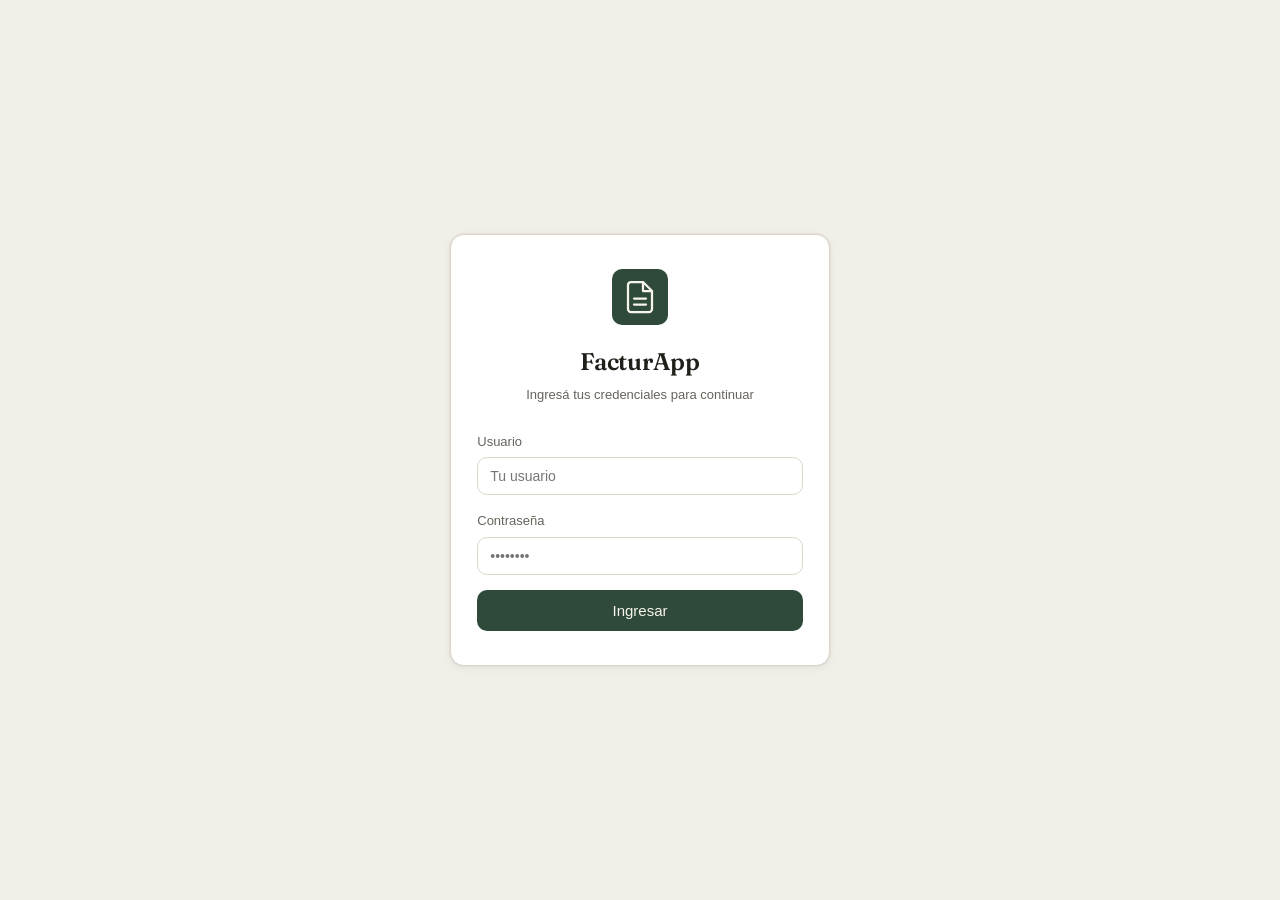
==== html/captura.html @ 6e344897 "Add files via upload" ====
<!DOCTYPE html>
<html lang="es">
<head>
  <meta charset="UTF-8">
  <meta name="viewport" content="width=device-width, initial-scale=1.0">
  <meta name="theme-color" content="#1a1a18">
  <title>Captura — FacturApp</title>
  <link rel="manifest" href="../json/manifest.json">
  <link rel="preconnect" href="https://fonts.googleapis.com">
  <link rel="preconnect" href="https://fonts.gstatic.com" crossorigin>
  <link href="https://fonts.googleapis.com/css2?family=Fraunces:opsz,wght@9..144,500;9..144,600&family=IBM+Plex+Mono:wght@500&display=swap" rel="stylesheet">
  <link rel="stylesheet" href="../css/base.css">
  <link rel="stylesheet" href="../css/captura.css">
</head>
<body>
  <header class="app-header">
    <button class="btn-icon" id="btn-back" title="Volver">
      <svg width="18" height="18" viewBox="0 0 24 24" fill="none" stroke="currentColor" stroke-width="1.5" stroke-linecap="round" stroke-linejoin="round"><path d="M19 12H5M12 5l-7 7 7 7"/></svg>
    </button>
    <span class="app-header__logo">Captura de factura</span>
    <div style="width:36px;"></div>
  </header>

  <main class="capture-main">
    <div class="camera-wrap" id="camera-wrap">
      <video id="video" autoplay playsinline></video>
      <div class="camera-overlay">
        <div class="camera-frame"></div>
        <p class="camera-hint">Encuadrá la factura dentro del recuadro</p>
      </div>
      <button class="btn-capture" id="btn-capture" title="Capturar">
        <span class="btn-capture__ring"></span>
        <span class="btn-capture__dot"></span>
      </button>
    </div>

    <canvas id="canvas" style="display:none;"></canvas>

    <div class="preview-wrap hidden" id="preview-wrap">
      <img id="preview-img" alt="Factura capturada">
      <div class="preview-actions">
        <button class="btn-secondary" id="btn-retomar">
          <svg width="15" height="15" viewBox="0 0 24 24" fill="none" stroke="currentColor" stroke-width="1.5" stroke-linecap="round" stroke-linejoin="round"><path d="M1 4v6h6"/><path d="M3.51 15a9 9 0 1 0 .49-3"/></svg>
          Retomar
        </button>
        <button class="btn-primary" id="btn-procesar">
          <svg width="15" height="15" viewBox="0 0 24 24" fill="none" stroke="currentColor" stroke-width="1.5" stroke-linecap="round" stroke-linejoin="round"><polyline points="20 6 9 17 4 12"/></svg>
          Usar esta imagen
        </button>
      </div>
    </div>

    <div class="processing-wrap hidden" id="processing-wrap">
      <div class="spinner"></div>
      <p class="processing-text">Procesando factura con OCR…</p>
    </div>

    <div class="result-wrap hidden" id="result-wrap">
      <div class="card">
        <p class="section-label">Datos detectados en la factura</p>
        <div class="ocr-grid" id="ocr-grid"></div>
        <hr class="divider">
        <p class="section-label">Datos del formulario</p>
        <div class="form-summary" id="form-summary"></div>
        <hr class="divider">
        <div id="result-error" class="alert alert--error hidden"></div>
        <button class="btn-primary" id="btn-guardar">
          <svg width="15" height="15" viewBox="0 0 24 24" fill="none" stroke="currentColor" stroke-width="1.5" stroke-linecap="round" stroke-linejoin="round"><path d="M19 21H5a2 2 0 0 1-2-2V5a2 2 0 0 1 2-2h11l5 5v11a2 2 0 0 1-2 2z"/><polyline points="17 21 17 13 7 13 7 21"/><polyline points="7 3 7 8 15 8"/></svg>
          Guardar en Excel
        </button>
      </div>
    </div>

    <div class="success-wrap hidden" id="success-wrap">
      <div class="success-icon">
        <svg width="48" height="48" viewBox="0 0 24 24" fill="none" stroke="currentColor" stroke-width="1.5" stroke-linecap="round" stroke-linejoin="round"><path d="M22 11.08V12a10 10 0 1 1-5.93-9.14"/><polyline points="22 4 12 14.01 9 11.01"/></svg>
      </div>
      <h2 class="success-title">¡Factura guardada!</h2>
      <p class="success-sub">Los datos fueron guardados en el Excel.</p>
      <button class="btn-primary" id="btn-nueva">Cargar otra factura</button>
    </div>
  </main>

  <script src="../javascript/captura.js"></script>
</body>
</html>
---- css/base.css ----
*, *::before, *::after { box-sizing: border-box; margin: 0; padding: 0; }

:root {
  /* Paleta "libro contable": papel cálido, tinta oscura, verde ledger.
     Evita el cliché de crema + terracota que suele salir por defecto. */
  --bg:             #f1efe8;
  --surface:        #ffffff;
  --surface-sunken: #eae7dd;
  --border:         #ddd7c8;
  --border-soft:    #eae6da;
  --text-primary:   #201f1a;
  --text-secondary: #66645b;
  --text-hint:      #9a9689;

  --accent:         #2f4a3a;
  --accent-hover:   #253b2e;
  --accent-fg:      #f6f4ec;

  --danger:         #9c3a2c;
  --danger-bg:      #fbf0eb;
  --success:        #2f4a3a;
  --success-bg:     #e9f0e3;
  --info:           #2c5978;
  --info-bg:        #e7f0f6;

  --radius-sm: 6px;
  --radius-md: 10px;
  --radius-lg: 14px;

  --shadow-card: 0 2px 10px rgba(32,31,26,0.06), 0 0 0 1px rgba(32,31,26,0.05);

  --font-display: 'Fraunces', Georgia, 'Times New Roman', serif;
  --font-mono:    'IBM Plex Mono', 'SFMono-Regular', Menlo, Consolas, monospace;
}

html, body {
  height: 100%;
  font-family: -apple-system, BlinkMacSystemFont, 'Segoe UI', Roboto, sans-serif;
  background: var(--bg);
  color: var(--text-primary);
  font-size: 15px;
  line-height: 1.5;
  -webkit-font-smoothing: antialiased;
}

::selection { background: var(--accent); color: var(--accent-fg); }

:focus-visible {
  outline: 2px solid var(--accent);
  outline-offset: 2px;
}

.app-header {
  position: sticky; top: 0; z-index: 100;
  display: flex; align-items: center; justify-content: space-between;
  padding: 0 1rem; height: 54px;
  background: var(--surface);
  border-bottom: 1px solid var(--border);
}
.app-header__logo {
  font-family: var(--font-display);
  font-size: 17px; font-weight: 600; letter-spacing: -0.01em;
}

.main-content { padding: 1.5rem 1rem 2.5rem; max-width: 600px; margin: 0 auto; }

.card {
  background: var(--surface);
  border: 1px solid var(--border);
  border-radius: var(--radius-lg);
  padding: 1.5rem;
  box-shadow: var(--shadow-card);
}

.section-label {
  font-size: 11px; font-weight: 600; color: var(--text-hint);
  text-transform: uppercase; letter-spacing: 0.09em;
  margin: 0 0 14px;
  display: flex; align-items: center; gap: 8px;
}
.section-label::after { content: ''; flex: 1; height: 1px; background: var(--border-soft); }

.divider { border: none; border-top: 1px solid var(--border-soft); margin: 1.4rem 0; }

.field { margin-bottom: 1.05rem; }
.field label { display: block; font-size: 13px; font-weight: 500; margin-bottom: 6px; color: var(--text-secondary); }
.field input, .field select, .field textarea {
  width: 100%; font-size: 14px; font-family: inherit;
  border: 1px solid var(--border); border-radius: var(--radius-md);
  padding: 10px 12px; background: var(--surface); color: var(--text-primary);
  outline: none; transition: border-color 0.15s ease, box-shadow 0.15s ease;
}
.field input:focus, .field select:focus, .field textarea:focus {
  border-color: var(--accent);
  box-shadow: 0 0 0 3px rgba(47,74,58,0.12);
}
.field textarea { resize: vertical; line-height: 1.5; }
.required { color: var(--danger); }

.row2 { display: grid; grid-template-columns: 1fr 1fr; gap: 10px; }
.field--inline { margin-bottom: 0; }

.btn-primary {
  width: 100%; display: flex; align-items: center; justify-content: center; gap: 8px;
  padding: 12px 0; font-size: 15px; font-weight: 500; font-family: inherit;
  border-radius: var(--radius-md); cursor: pointer;
  background: var(--accent); border: none; color: var(--accent-fg);
  transition: background 0.15s ease, transform 0.1s ease;
}
.btn-primary:hover  { background: var(--accent-hover); }
.btn-primary:active { transform: scale(0.99); }
.btn-primary:disabled { opacity: 0.6; cursor: default; transform: none; }

.btn-secondary {
  display: flex; align-items: center; justify-content: center; gap: 6px;
  padding: 11px 20px; font-size: 14px; font-weight: 500; font-family: inherit;
  border-radius: var(--radius-md); cursor: pointer;
  background: var(--surface); border: 1px solid var(--border); color: var(--text-primary);
  transition: background 0.15s ease, border-color 0.15s ease;
}
.btn-secondary:hover { background: var(--surface-sunken); border-color: #cfc8b4; }

.btn-icon {
  width: 36px; height: 36px; display: flex; align-items: center; justify-content: center;
  border-radius: var(--radius-sm); background: transparent; border: none;
  cursor: pointer; color: var(--text-secondary); transition: background 0.12s ease, color 0.12s ease;
}
.btn-icon:hover { background: var(--surface-sunken); color: var(--text-primary); }

.alert { padding: 11px 13px; border-radius: var(--radius-md); font-size: 13px; margin-bottom: 14px; }
.alert--error   { background: var(--danger-bg);  color: var(--danger);  border: 1px solid #eec9bd; }
.alert--success { background: var(--success-bg); color: var(--success); border: 1px solid #c6d7bc; }

.toggle-row { display: flex; gap: 8px; }
.toggle-btn {
  flex: 1; padding: 10px 0; font-size: 14px; font-weight: 500; font-family: inherit;
  border-radius: var(--radius-md); cursor: pointer;
  border: 1px solid var(--border); background: var(--surface-sunken); color: var(--text-secondary);
  transition: all 0.15s ease; display: flex; align-items: center; justify-content: center; gap: 7px;
}
.toggle-btn:hover { border-color: #cfc8b4; }
.toggle-btn.active-Efectivo      { background: var(--success-bg); color: var(--success); border-color: #c6d7bc; }
.toggle-btn.active-Transferencia { background: var(--info-bg);    color: var(--info);    border-color: #bcd6e6; }
.transferencia-extra { margin-top: 10px; }

.spinner {
  width: 36px; height: 36px;
  border: 3px solid var(--border); border-top-color: var(--accent);
  border-radius: 50%; animation: spin 0.8s linear infinite; margin: 0 auto 12px;
}
@keyframes spin { to { transform: rotate(360deg); } }

.hidden { display: none !important; }

@media (max-width: 420px) { .row2 { grid-template-columns: 1fr; } }
---- css/captura.css ----
.capture-main { display: flex; flex-direction: column; min-height: calc(100vh - 54px); }

.camera-wrap {
  position: relative; width: 100%; background: #000;
  flex: 1; display: flex; align-items: center; justify-content: center;
  overflow: hidden; min-height: 55vh;
}
#video { width: 100%; height: 100%; object-fit: cover; }

.camera-overlay {
  position: absolute; inset: 0;
  display: flex; flex-direction: column; align-items: center; justify-content: center;
  pointer-events: none;
}
.camera-frame {
  width: 80%; max-width: 340px; aspect-ratio: 3/2;
  border: 2px solid rgba(246,244,236,0.85); border-radius: 10px;
  box-shadow: 0 0 0 9999px rgba(0,0,0,0.4);
}
.camera-hint { color: rgba(246,244,236,0.9); font-size: 13px; margin-top: 14px; text-shadow: 0 1px 4px rgba(0,0,0,0.5); }

.btn-capture {
  position: absolute; bottom: 28px; left: 50%; transform: translateX(-50%);
  width: 68px; height: 68px; border-radius: 50%; border: none;
  background: transparent; cursor: pointer;
  display: flex; align-items: center; justify-content: center; padding: 0;
}
.btn-capture__ring { position: absolute; inset: 0; border-radius: 50%; border: 3px solid rgba(246,244,236,0.92); }
.btn-capture__dot  { width: 52px; height: 52px; border-radius: 50%; background: #fff; transition: transform 0.1s ease; }
.btn-capture:active .btn-capture__dot { transform: scale(0.88); }

.preview-wrap {
  display: flex; flex-direction: column; align-items: center;
  padding: 1.25rem 1rem; gap: 1rem; background: #000; min-height: calc(100vh - 54px);
}
#preview-img { width: 100%; max-width: 520px; border-radius: var(--radius-md); object-fit: contain; max-height: 65vh; }
.preview-actions { display: flex; gap: 10px; width: 100%; max-width: 520px; }
.preview-actions .btn-secondary,
.preview-actions .btn-primary { flex: 1; width: auto; }

.processing-wrap {
  display: flex; flex-direction: column; align-items: center; justify-content: center;
  flex: 1; padding: 2rem; min-height: calc(100vh - 54px);
}
.processing-text { font-size: 14px; color: var(--text-secondary); text-align: center; }

.result-wrap { padding: 1.5rem 1rem 2.5rem; max-width: 600px; margin: 0 auto; width: 100%; }

/* Los datos que salen del OCR se muestran en monoespaciada: son campos
   de factura (N°, CUIT, importes) y la tipografía de "planilla" ayuda
   a distinguirlos de un dato tipeado a mano y a leer los números sin
   ambigüedad (1 vs l, 0 vs O). */
.ocr-grid { display: grid; grid-template-columns: 1fr 1fr; gap: 10px 16px; margin-bottom: 4px; }
.ocr-item label { display: block; font-size: 11px; font-weight: 500; color: var(--text-hint); text-transform: uppercase; letter-spacing: 0.05em; margin-bottom: 3px; }
.ocr-item input {
  width: 100%; font-size: 13.5px; font-family: var(--font-mono);
  border: 1px solid var(--border); border-radius: var(--radius-sm);
  padding: 6px 9px; background: var(--surface-sunken); color: var(--text-primary); outline: none;
  transition: border-color 0.15s ease, background 0.15s ease;
}
.ocr-item input:focus { border-color: var(--accent); background: var(--surface); box-shadow: 0 0 0 2px rgba(47,74,58,0.1); }

.form-summary { display: grid; grid-template-columns: 1fr 1fr; gap: 9px 16px; font-size: 13px; }
.form-summary-item label { font-size: 11px; font-weight: 500; color: var(--text-hint); text-transform: uppercase; letter-spacing: 0.05em; display: block; margin-bottom: 2px; }

.success-wrap {
  display: flex; flex-direction: column; align-items: center; justify-content: center;
  min-height: calc(100vh - 54px); padding: 2rem 1.5rem; text-align: center;
}
.success-icon {
  width: 80px; height: 80px; background: var(--success-bg); color: var(--success);
  border-radius: 50%; display: flex; align-items: center; justify-content: center; margin-bottom: 1.25rem;
}
.success-title { font-family: var(--font-display); font-size: 23px; font-weight: 600; letter-spacing: -0.01em; margin-bottom: 8px; }
.success-sub { font-size: 14px; color: var(--text-secondary); margin-bottom: 1.85rem; max-width: 260px; }
.success-wrap .btn-primary { width: auto; padding: 12px 30px; }

@media (max-width: 420px) {
  .ocr-grid, .form-summary { grid-template-columns: 1fr; }
}
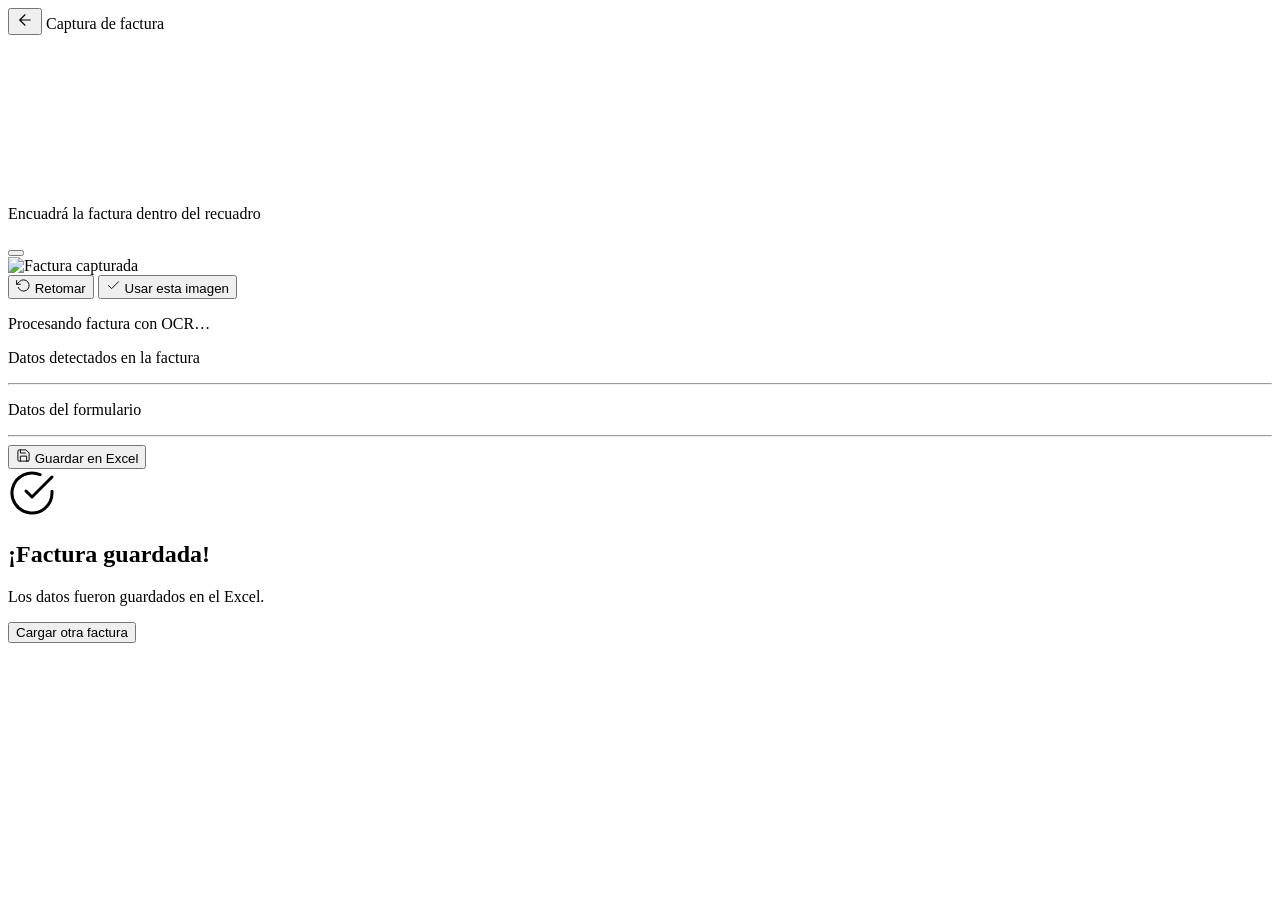
==== commit a2d3594c: "Move all files to root directory for GitHub Pages" ====
--- a/html/captura.html
+++ b/html/captura.html
@@ -1,86 +1,86 @@
-<!DOCTYPE html>
-<html lang="es">
-<head>
-  <meta charset="UTF-8">
-  <meta name="viewport" content="width=device-width, initial-scale=1.0">
-  <meta name="theme-color" content="#1a1a18">
-  <title>Captura — FacturApp</title>
-  <link rel="manifest" href="../json/manifest.json">
-  <link rel="preconnect" href="https://fonts.googleapis.com">
-  <link rel="preconnect" href="https://fonts.gstatic.com" crossorigin>
-  <link href="https://fonts.googleapis.com/css2?family=Fraunces:opsz,wght@9..144,500;9..144,600&family=IBM+Plex+Mono:wght@500&display=swap" rel="stylesheet">
-  <link rel="stylesheet" href="../css/base.css">
-  <link rel="stylesheet" href="../css/captura.css">
-</head>
-<body>
-  <header class="app-header">
-    <button class="btn-icon" id="btn-back" title="Volver">
-      <svg width="18" height="18" viewBox="0 0 24 24" fill="none" stroke="currentColor" stroke-width="1.5" stroke-linecap="round" stroke-linejoin="round"><path d="M19 12H5M12 5l-7 7 7 7"/></svg>
-    </button>
-    <span class="app-header__logo">Captura de factura</span>
-    <div style="width:36px;"></div>
-  </header>
-
-  <main class="capture-main">
-    <div class="camera-wrap" id="camera-wrap">
-      <video id="video" autoplay playsinline></video>
-      <div class="camera-overlay">
-        <div class="camera-frame"></div>
-        <p class="camera-hint">Encuadrá la factura dentro del recuadro</p>
-      </div>
-      <button class="btn-capture" id="btn-capture" title="Capturar">
-        <span class="btn-capture__ring"></span>
-        <span class="btn-capture__dot"></span>
-      </button>
-    </div>
-
-    <canvas id="canvas" style="display:none;"></canvas>
-
-    <div class="preview-wrap hidden" id="preview-wrap">
-      <img id="preview-img" alt="Factura capturada">
-      <div class="preview-actions">
-        <button class="btn-secondary" id="btn-retomar">
-          <svg width="15" height="15" viewBox="0 0 24 24" fill="none" stroke="currentColor" stroke-width="1.5" stroke-linecap="round" stroke-linejoin="round"><path d="M1 4v6h6"/><path d="M3.51 15a9 9 0 1 0 .49-3"/></svg>
-          Retomar
-        </button>
-        <button class="btn-primary" id="btn-procesar">
-          <svg width="15" height="15" viewBox="0 0 24 24" fill="none" stroke="currentColor" stroke-width="1.5" stroke-linecap="round" stroke-linejoin="round"><polyline points="20 6 9 17 4 12"/></svg>
-          Usar esta imagen
-        </button>
-      </div>
-    </div>
-
-    <div class="processing-wrap hidden" id="processing-wrap">
-      <div class="spinner"></div>
-      <p class="processing-text">Procesando factura con OCR…</p>
-    </div>
-
-    <div class="result-wrap hidden" id="result-wrap">
-      <div class="card">
-        <p class="section-label">Datos detectados en la factura</p>
-        <div class="ocr-grid" id="ocr-grid"></div>
-        <hr class="divider">
-        <p class="section-label">Datos del formulario</p>
-        <div class="form-summary" id="form-summary"></div>
-        <hr class="divider">
-        <div id="result-error" class="alert alert--error hidden"></div>
-        <button class="btn-primary" id="btn-guardar">
-          <svg width="15" height="15" viewBox="0 0 24 24" fill="none" stroke="currentColor" stroke-width="1.5" stroke-linecap="round" stroke-linejoin="round"><path d="M19 21H5a2 2 0 0 1-2-2V5a2 2 0 0 1 2-2h11l5 5v11a2 2 0 0 1-2 2z"/><polyline points="17 21 17 13 7 13 7 21"/><polyline points="7 3 7 8 15 8"/></svg>
-          Guardar en Excel
-        </button>
-      </div>
-    </div>
-
-    <div class="success-wrap hidden" id="success-wrap">
-      <div class="success-icon">
-        <svg width="48" height="48" viewBox="0 0 24 24" fill="none" stroke="currentColor" stroke-width="1.5" stroke-linecap="round" stroke-linejoin="round"><path d="M22 11.08V12a10 10 0 1 1-5.93-9.14"/><polyline points="22 4 12 14.01 9 11.01"/></svg>
-      </div>
-      <h2 class="success-title">¡Factura guardada!</h2>
-      <p class="success-sub">Los datos fueron guardados en el Excel.</p>
-      <button class="btn-primary" id="btn-nueva">Cargar otra factura</button>
-    </div>
-  </main>
-
-  <script src="../javascript/captura.js"></script>
-</body>
+<!DOCTYPE html>
+<html lang="es">
+<head>
+  <meta charset="UTF-8">
+  <meta name="viewport" content="width=device-width, initial-scale=1.0">
+  <meta name="theme-color" content="#1a1a18">
+  <title>Captura — FacturApp</title>
+  <link rel="manifest" href="./json/manifest.json">
+  <link rel="preconnect" href="https://fonts.googleapis.com">
+  <link rel="preconnect" href="https://fonts.gstatic.com" crossorigin>
+  <link href="https://fonts.googleapis.com/css2?family=Fraunces:opsz,wght@9..144,500;9..144,600&family=IBM+Plex+Mono:wght@500&display=swap" rel="stylesheet">
+  <link rel="stylesheet" href="./css/base.css">
+  <link rel="stylesheet" href="./css/captura.css">
+</head>
+<body>
+  <header class="app-header">
+    <button class="btn-icon" id="btn-back" title="Volver">
+      <svg width="18" height="18" viewBox="0 0 24 24" fill="none" stroke="currentColor" stroke-width="1.5" stroke-linecap="round" stroke-linejoin="round"><path d="M19 12H5M12 5l-7 7 7 7"/></svg>
+    </button>
+    <span class="app-header__logo">Captura de factura</span>
+    <div style="width:36px;"></div>
+  </header>
+
+  <main class="capture-main">
+    <div class="camera-wrap" id="camera-wrap">
+      <video id="video" autoplay playsinline></video>
+      <div class="camera-overlay">
+        <div class="camera-frame"></div>
+        <p class="camera-hint">Encuadrá la factura dentro del recuadro</p>
+      </div>
+      <button class="btn-capture" id="btn-capture" title="Capturar">
+        <span class="btn-capture__ring"></span>
+        <span class="btn-capture__dot"></span>
+      </button>
+    </div>
+
+    <canvas id="canvas" style="display:none;"></canvas>
+
+    <div class="preview-wrap hidden" id="preview-wrap">
+      <img id="preview-img" alt="Factura capturada">
+      <div class="preview-actions">
+        <button class="btn-secondary" id="btn-retomar">
+          <svg width="15" height="15" viewBox="0 0 24 24" fill="none" stroke="currentColor" stroke-width="1.5" stroke-linecap="round" stroke-linejoin="round"><path d="M1 4v6h6"/><path d="M3.51 15a9 9 0 1 0 2.13-9.36L1 10"/></svg>
+          Retomar
+        </button>
+        <button class="btn-primary" id="btn-procesar">
+          <svg width="15" height="15" viewBox="0 0 24 24" fill="none" stroke="currentColor" stroke-width="1.5" stroke-linecap="round" stroke-linejoin="round"><polyline points="20 6 9 17 4 12"/></svg>
+          Usar esta imagen
+        </button>
+      </div>
+    </div>
+
+    <div class="processing-wrap hidden" id="processing-wrap">
+      <div class="spinner"></div>
+      <p class="processing-text">Procesando factura con OCR…</p>
+    </div>
+
+    <div class="result-wrap hidden" id="result-wrap">
+      <div class="card">
+        <p class="section-label">Datos detectados en la factura</p>
+        <div class="ocr-grid" id="ocr-grid"></div>
+        <hr class="divider">
+        <p class="section-label">Datos del formulario</p>
+        <div class="form-summary" id="form-summary"></div>
+        <hr class="divider">
+        <div id="result-error" class="alert alert--error hidden"></div>
+        <button class="btn-primary" id="btn-guardar">
+          <svg width="15" height="15" viewBox="0 0 24 24" fill="none" stroke="currentColor" stroke-width="1.5" stroke-linecap="round" stroke-linejoin="round"><path d="M19 21H5a2 2 0 0 1-2-2V5a2 2 0 0 1 2-2h11l5 5v11a2 2 0 0 1-2 2z"/><polyline points="17 21 17 13 7 13 7 21"/><polyline points="7 3 7 8 15 8"/></svg>
+          Guardar en Excel
+        </button>
+      </div>
+    </div>
+
+    <div class="success-wrap hidden" id="success-wrap">
+      <div class="success-icon">
+        <svg width="48" height="48" viewBox="0 0 24 24" fill="none" stroke="currentColor" stroke-width="1.5" stroke-linecap="round" stroke-linejoin="round"><path d="M22 11.08V12a10 10 0 1 1-5.93-9.14"/><polyline points="22 4 12 14.01 9 11.01"/></svg>
+      </div>
+      <h2 class="success-title">¡Factura guardada!</h2>
+      <p class="success-sub">Los datos fueron guardados en el Excel.</p>
+      <button class="btn-primary" id="btn-nueva">Cargar otra factura</button>
+    </div>
+  </main>
+
+  <script src="./javascript/captura.js"></script>
+</body>
 </html>
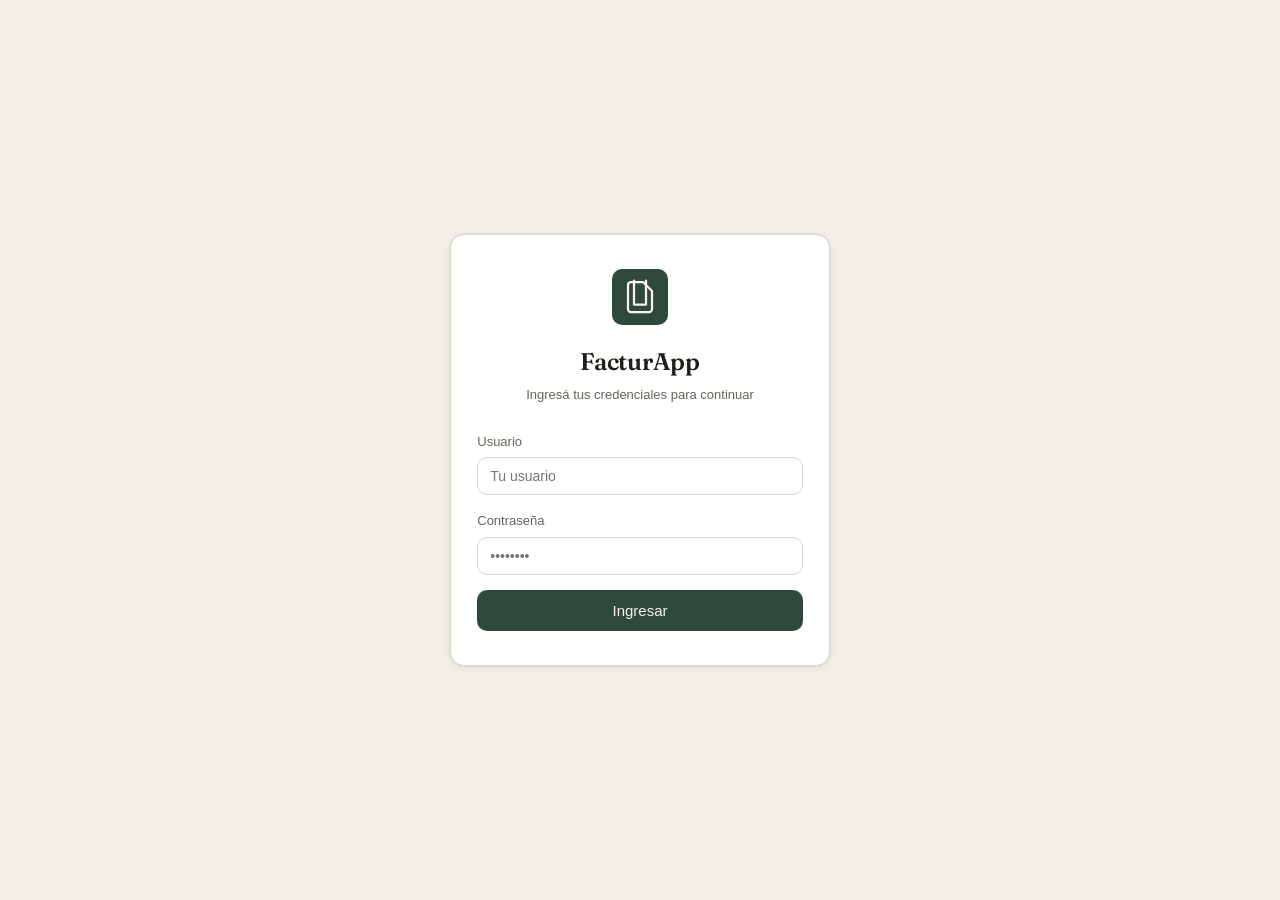
==== commit 0bc4d97a: "Fix: Correct all navigation paths for GitHub Pages" ====
--- a/html/captura.html
+++ b/html/captura.html
@@ -5,12 +5,12 @@
   <meta name="viewport" content="width=device-width, initial-scale=1.0">
   <meta name="theme-color" content="#1a1a18">
   <title>Captura — FacturApp</title>
-  <link rel="manifest" href="./json/manifest.json">
+  <link rel="manifest" href="../json/manifest.json">
   <link rel="preconnect" href="https://fonts.googleapis.com">
   <link rel="preconnect" href="https://fonts.gstatic.com" crossorigin>
   <link href="https://fonts.googleapis.com/css2?family=Fraunces:opsz,wght@9..144,500;9..144,600&family=IBM+Plex+Mono:wght@500&display=swap" rel="stylesheet">
-  <link rel="stylesheet" href="./css/base.css">
-  <link rel="stylesheet" href="./css/captura.css">
+  <link rel="stylesheet" href="../css/base.css">
+  <link rel="stylesheet" href="../css/captura.css">
 </head>
 <body>
   <header class="app-header">
@@ -81,6 +81,6 @@
     </div>
   </main>
 
-  <script src="./javascript/captura.js"></script>
+  <script src="../javascript/captura.js"></script>
 </body>
 </html>
--- a/css/base.css
+++ b/css/base.css
@@ -0,0 +1,155 @@
+*, *::before, *::after { box-sizing: border-box; margin: 0; padding: 0; }
+
+:root {
+  /* Paleta "libro contable": papel cálido, tinta oscura, verde ledger.
+     Evita el cliché de crema + terracota que suele salir por defecto. */
+  --bg:             #f1efe8;
+  --surface:        #ffffff;
+  --surface-sunken: #eae7dd;
+  --border:         #ddd7c8;
+  --border-soft:    #eae6da;
+  --text-primary:   #201f1a;
+  --text-secondary: #66645b;
+  --text-hint:      #9a9689;
+
+  --accent:         #2f4a3a;
+  --accent-hover:   #253b2e;
+  --accent-fg:      #f6f4ec;
+
+  --danger:         #9c3a2c;
+  --danger-bg:      #fbf0eb;
+  --success:        #2f4a3a;
+  --success-bg:     #e9f0e3;
+  --info:           #2c5978;
+  --info-bg:        #e7f0f6;
+
+  --radius-sm: 6px;
+  --radius-md: 10px;
+  --radius-lg: 14px;
+
+  --shadow-card: 0 2px 10px rgba(32,31,26,0.06), 0 0 0 1px rgba(32,31,26,0.05);
+
+  --font-display: 'Fraunces', Georgia, 'Times New Roman', serif;
+  --font-mono:    'IBM Plex Mono', 'SFMono-Regular', Menlo, Consolas, monospace;
+}
+
+html, body {
+  height: 100%;
+  font-family: -apple-system, BlinkMacSystemFont, 'Segoe UI', Roboto, sans-serif;
+  background: var(--bg);
+  color: var(--text-primary);
+  font-size: 15px;
+  line-height: 1.5;
+  -webkit-font-smoothing: antialiased;
+}
+
+::selection { background: var(--accent); color: var(--accent-fg); }
+
+:focus-visible {
+  outline: 2px solid var(--accent);
+  outline-offset: 2px;
+}
+
+.app-header {
+  position: sticky; top: 0; z-index: 100;
+  display: flex; align-items: center; justify-content: space-between;
+  padding: 0 1rem; height: 54px;
+  background: var(--surface);
+  border-bottom: 1px solid var(--border);
+}
+.app-header__logo {
+  font-family: var(--font-display);
+  font-size: 17px; font-weight: 600; letter-spacing: -0.01em;
+}
+
+.main-content { padding: 1.5rem 1rem 2.5rem; max-width: 600px; margin: 0 auto; }
+
+.card {
+  background: var(--surface);
+  border: 1px solid var(--border);
+  border-radius: var(--radius-lg);
+  padding: 1.5rem;
+  box-shadow: var(--shadow-card);
+}
+
+.section-label {
+  font-size: 11px; font-weight: 600; color: var(--text-hint);
+  text-transform: uppercase; letter-spacing: 0.09em;
+  margin: 0 0 14px;
+  display: flex; align-items: center; gap: 8px;
+}
+.section-label::after { content: ''; flex: 1; height: 1px; background: var(--border-soft); }
+
+.divider { border: none; border-top: 1px solid var(--border-soft); margin: 1.4rem 0; }
+
+.field { margin-bottom: 1.05rem; }
+.field label { display: block; font-size: 13px; font-weight: 500; margin-bottom: 6px; color: var(--text-secondary); }
+.field input, .field select, .field textarea {
+  width: 100%; font-size: 14px; font-family: inherit;
+  border: 1px solid var(--border); border-radius: var(--radius-md);
+  padding: 10px 12px; background: var(--surface); color: var(--text-primary);
+  outline: none; transition: border-color 0.15s ease, box-shadow 0.15s ease;
+}
+.field input:focus, .field select:focus, .field textarea:focus {
+  border-color: var(--accent);
+  box-shadow: 0 0 0 3px rgba(47,74,58,0.12);
+}
+.field textarea { resize: vertical; line-height: 1.5; }
+.required { color: var(--danger); }
+
+.row2 { display: grid; grid-template-columns: 1fr 1fr; gap: 10px; }
+.field--inline { margin-bottom: 0; }
+
+.btn-primary {
+  width: 100%; display: flex; align-items: center; justify-content: center; gap: 8px;
+  padding: 12px 0; font-size: 15px; font-weight: 500; font-family: inherit;
+  border-radius: var(--radius-md); cursor: pointer;
+  background: var(--accent); border: none; color: var(--accent-fg);
+  transition: background 0.15s ease, transform 0.1s ease;
+}
+.btn-primary:hover  { background: var(--accent-hover); }
+.btn-primary:active { transform: scale(0.99); }
+.btn-primary:disabled { opacity: 0.6; cursor: default; transform: none; }
+
+.btn-secondary {
+  display: flex; align-items: center; justify-content: center; gap: 6px;
+  padding: 11px 20px; font-size: 14px; font-weight: 500; font-family: inherit;
+  border-radius: var(--radius-md); cursor: pointer;
+  background: var(--surface); border: 1px solid var(--border); color: var(--text-primary);
+  transition: background 0.15s ease, border-color 0.15s ease;
+}
+.btn-secondary:hover { background: var(--surface-sunken); border-color: #cfc8b4; }
+
+.btn-icon {
+  width: 36px; height: 36px; display: flex; align-items: center; justify-content: center;
+  border-radius: var(--radius-sm); background: transparent; border: none;
+  cursor: pointer; color: var(--text-secondary); transition: background 0.12s ease, color 0.12s ease;
+}
+.btn-icon:hover { background: var(--surface-sunken); color: var(--text-primary); }
+
+.alert { padding: 11px 13px; border-radius: var(--radius-md); font-size: 13px; margin-bottom: 14px; }
+.alert--error   { background: var(--danger-bg);  color: var(--danger);  border: 1px solid #eec9bd; }
+.alert--success { background: var(--success-bg); color: var(--success); border: 1px solid #c6d7bc; }
+
+.toggle-row { display: flex; gap: 8px; }
+.toggle-btn {
+  flex: 1; padding: 10px 0; font-size: 14px; font-weight: 500; font-family: inherit;
+  border-radius: var(--radius-md); cursor: pointer;
+  border: 1px solid var(--border); background: var(--surface-sunken); color: var(--text-secondary);
+  transition: all 0.15s ease; display: flex; align-items: center; justify-content: center; gap: 7px;
+}
+.toggle-btn:hover { border-color: #cfc8b4; }
+.toggle-btn.active-Efectivo      { background: var(--success-bg); color: var(--success); border-color: #c6d7bc; }
+.toggle-btn.active-Transferencia { background: var(--info-bg);    color: var(--info);    border-color: #bcd6e6; }
+.transferencia-extra { margin-top: 10px; }
+
+.spinner {
+  width: 36px; height: 36px;
+  border: 3px solid var(--border); border-top-color: var(--accent);
+  border-radius: 50%; animation: spin 0.8s linear infinite; margin: 0 auto 12px;
+}
+@keyframes spin { to { transform: rotate(360deg); } }
+
+.hidden { display: none !important; }
+
+@media (max-width: 420px) { .row2 { grid-template-columns: 1fr; } }
--- a/css/captura.css
+++ b/css/captura.css
@@ -0,0 +1,80 @@
+.capture-main { display: flex; flex-direction: column; min-height: calc(100vh - 54px); }
+
+.camera-wrap {
+  position: relative; width: 100%; background: #000;
+  flex: 1; display: flex; align-items: center; justify-content: center;
+  overflow: hidden; min-height: 55vh;
+}
+#video { width: 100%; height: 100%; object-fit: cover; }
+
+.camera-overlay {
+  position: absolute; inset: 0;
+  display: flex; flex-direction: column; align-items: center; justify-content: center;
+  pointer-events: none;
+}
+.camera-frame {
+  width: 80%; max-width: 340px; aspect-ratio: 3/2;
+  border: 2px solid rgba(246,244,236,0.85); border-radius: 10px;
+  box-shadow: 0 0 0 9999px rgba(0,0,0,0.4);
+}
+.camera-hint { color: rgba(246,244,236,0.9); font-size: 13px; margin-top: 14px; text-shadow: 0 1px 4px rgba(0,0,0,0.5); }
+
+.btn-capture {
+  position: absolute; bottom: 28px; left: 50%; transform: translateX(-50%);
+  width: 68px; height: 68px; border-radius: 50%; border: none;
+  background: transparent; cursor: pointer;
+  display: flex; align-items: center; justify-content: center; padding: 0;
+}
+.btn-capture__ring { position: absolute; inset: 0; border-radius: 50%; border: 3px solid rgba(246,244,236,0.92); }
+.btn-capture__dot  { width: 52px; height: 52px; border-radius: 50%; background: #fff; transition: transform 0.1s ease; }
+.btn-capture:active .btn-capture__dot { transform: scale(0.88); }
+
+.preview-wrap {
+  display: flex; flex-direction: column; align-items: center;
+  padding: 1.25rem 1rem; gap: 1rem; background: #000; min-height: calc(100vh - 54px);
+}
+#preview-img { width: 100%; max-width: 520px; border-radius: var(--radius-md); object-fit: contain; max-height: 65vh; }
+.preview-actions { display: flex; gap: 10px; width: 100%; max-width: 520px; }
+.preview-actions .btn-secondary,
+.preview-actions .btn-primary { flex: 1; width: auto; }
+
+.processing-wrap {
+  display: flex; flex-direction: column; align-items: center; justify-content: center;
+  flex: 1; padding: 2rem; min-height: calc(100vh - 54px);
+}
+.processing-text { font-size: 14px; color: var(--text-secondary); text-align: center; }
+
+.result-wrap { padding: 1.5rem 1rem 2.5rem; max-width: 600px; margin: 0 auto; width: 100%; }
+
+/* Los datos que salen del OCR se muestran en monoespaciada: son campos
+   de factura (N°, CUIT, importes) y la tipografía de "planilla" ayuda
+   a distinguirlos de un dato tipeado a mano y a leer los números sin
+   ambigüedad (1 vs l, 0 vs O). */
+.ocr-grid { display: grid; grid-template-columns: 1fr 1fr; gap: 10px 16px; margin-bottom: 4px; }
+.ocr-item label { display: block; font-size: 11px; font-weight: 500; color: var(--text-hint); text-transform: uppercase; letter-spacing: 0.05em; margin-bottom: 3px; }
+.ocr-item input {
+  width: 100%; font-size: 13.5px; font-family: var(--font-mono);
+  border: 1px solid var(--border); border-radius: var(--radius-sm);
+  padding: 6px 9px; background: var(--surface-sunken); color: var(--text-primary); outline: none;
+  transition: border-color 0.15s ease, background 0.15s ease;
+}
+.ocr-item input:focus { border-color: var(--accent); background: var(--surface); box-shadow: 0 0 0 2px rgba(47,74,58,0.1); }
+
+.form-summary { display: grid; grid-template-columns: 1fr 1fr; gap: 9px 16px; font-size: 13px; }
+.form-summary-item label { font-size: 11px; font-weight: 500; color: var(--text-hint); text-transform: uppercase; letter-spacing: 0.05em; display: block; margin-bottom: 2px; }
+
+.success-wrap {
+  display: flex; flex-direction: column; align-items: center; justify-content: center;
+  min-height: calc(100vh - 54px); padding: 2rem 1.5rem; text-align: center;
+}
+.success-icon {
+  width: 80px; height: 80px; background: var(--success-bg); color: var(--success);
+  border-radius: 50%; display: flex; align-items: center; justify-content: center; margin-bottom: 1.25rem;
+}
+.success-title { font-family: var(--font-display); font-size: 23px; font-weight: 600; letter-spacing: -0.01em; margin-bottom: 8px; }
+.success-sub { font-size: 14px; color: var(--text-secondary); margin-bottom: 1.85rem; max-width: 260px; }
+.success-wrap .btn-primary { width: auto; padding: 12px 30px; }
+
+@media (max-width: 420px) {
+  .ocr-grid, .form-summary { grid-template-columns: 1fr; }
+}
